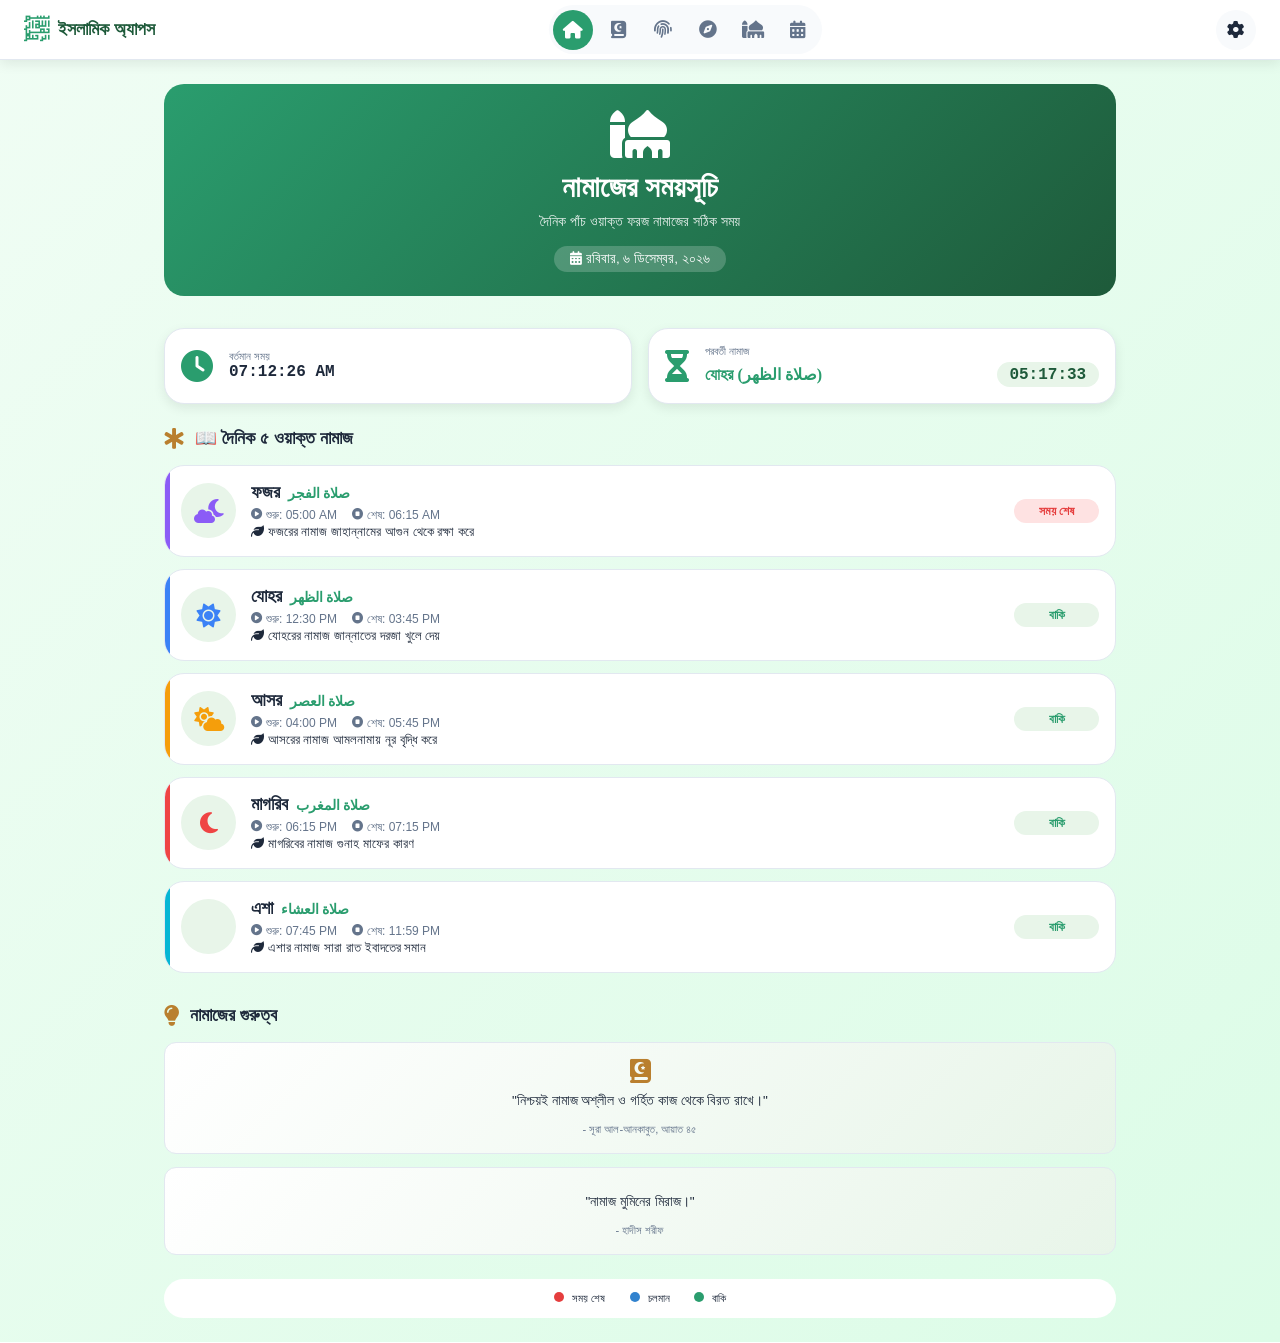
==== namaz.html @ 7a17f2fe "Add files via upload" ====
<!DOCTYPE html>
<html lang="bn">
<head>
    <meta charset="UTF-8">
    <meta name="viewport" content="width=device-width, initial-scale=1.0, user-scalable=yes">
    <title>ইসলামিক অ্যাপস | নামাজের সময়সূচি</title>
    <link rel="stylesheet" href="css/namaz.css">
    <link rel="stylesheet" href="https://cdnjs.cloudflare.com/ajax/libs/font-awesome/6.5.1/css/all.min.css">
</head>
<body>
    <div class="app-container">
        <!-- নেভিগেশন বার -->
        <nav class="top-navbar">
            <div class="nav-brand">
                <span class="brand-icon">﷽</span>
                <h1>ইসলামিক অ্যাপস</h1>
            </div>
            <div class="nav-links">
                <a href="namaz.html" class="nav-link active"><i class="fas fa-home"></i></a>
                <a href="quran.html" class="nav-link"><i class="fas fa-quran"></i></a>
                <a href="tasbih.html" class="nav-link"><i class="fas fa-fingerprint"></i></a>
                <a href="qibla.html" class="nav-link"><i class="fas fa-compass"></i></a>
                <a href="mosques.html" class="nav-link"><i class="fas fa-mosque"></i></a>
                <a href="calendar.html" class="nav-link"><i class="fas fa-calendar-alt"></i></a>
            </div>
            <div class="nav-actions">
                <button class="icon-btn" id="settingsNavBtn"><i class="fas fa-cog"></i></button>
            </div>
        </nav>

        <!-- সেটিংস প্যানেল -->
        <div class="settings-panel" id="settingsPanel">
            <div class="settings-header">
                <h3><i class="fas fa-sliders-h"></i> সেটিংস</h3>
                <button class="close-settings" id="closeSettingsBtn">&times;</button>
            </div>
            <div class="settings-body">
                <div class="setting-item">
                    <label><i class="fas fa-palette"></i> থিম নির্বাচন করুন</label>
                    <div class="theme-controls">
                        <button class="theme-btn active" data-theme="light">☀️ লাইট মোড</button>
                        <button class="theme-btn" data-theme="dark">🌙 ডার্ক মোড</button>
                    </div>
                </div>
                <div class="setting-item">
                    <label><i class="fas fa-bell"></i> নামাজের রিমাইন্ডার</label>
                    <div class="reminder-controls">
                        <button class="reminder-btn" id="enableReminderBtn">🔔 রিমাইন্ডার চালু করুন</button>
                    </div>
                </div>
            </div>
        </div>

        <!-- মূল কন্টেন্ট - নামাজ সেকশন -->
        <main class="main-content">
            <!-- হেডার সেকশন -->
            <div class="hero-section">
                <div class="hero-icon">
                    <i class="fas fa-mosque"></i>
                </div>
                <h1>নামাজের সময়সূচি</h1>
                <p>দৈনিক পাঁচ ওয়াক্ত ফরজ নামাজের সঠিক সময়</p>
                <div class="today-date" id="todayDate"></div>
            </div>

            <!-- লাইভ তথ্য কার্ড -->
            <div class="info-card-row">
                <div class="info-card live-time">
                    <i class="fas fa-clock"></i>
                    <div class="info-content">
                        <span class="info-label">বর্তমান সময়</span>
                        <div class="time-display" id="liveClock">--:--:-- --</div>
                    </div>
                </div>
                <div class="info-card next-prayer">
                    <i class="fas fa-hourglass-half"></i>
                    <div class="info-content">
                        <span class="info-label">পরবর্তী নামাজ</span>
                        <div class="next-prayer-info">
                            <strong id="nextPrayerName">ফজর</strong>
                            <div class="countdown-timer" id="countdownTimer">--:--:--</div>
                        </div>
                    </div>
                </div>
            </div>

            <!-- নামাজের তালিকা -->
            <div class="section-title">
                <i class="fas fa-star-of-life"></i>
                <h2>📖 দৈনিক ৫ ওয়াক্ত নামাজ</h2>
            </div>
            <div class="prayer-list" id="prayerTimesList"></div>

            <!-- নামাজের গুরুত্ব সেকশন -->
            <div class="importance-section">
                <div class="section-title">
                    <i class="fas fa-lightbulb"></i>
                    <h2>নামাজের গুরুত্ব</h2>
                </div>
                <div class="importance-card">
                    <i class="fas fa-quran"></i>
                    <p>"নিশ্চয়ই নামাজ অশ্লীল ও গর্হিত কাজ থেকে বিরত রাখে।"</p>
                    <span>- সূরা আল-আনকাবুত, আয়াত ৪৫</span>
                </div>
                <div class="importance-card">
                    <i class="fas fa-hadith"></i>
                    <p>"নামাজ মুমিনের মিরাজ।"</p>
                    <span>- হাদীস শরীফ</span>
                </div>
            </div>

            <!-- লিজেন্ড -->
            <div class="legend">
                <span><span class="legend-dot ended"></span> সময় শেষ</span>
                <span><span class="legend-dot active"></span> চলমান</span>
                <span><span class="legend-dot upcoming"></span> বাকি</span>
            </div>
        </main>
    </div>

    <script src="js/namaz.js"></script>
</body>
</html>
---- css/namaz.css ----
﻿/* ========== বাংলা ফন্ট ========== */
@font-face {
    font-family: 'Kalpurush';
    src: url('https://raw.githubusercontent.com/me-shaon/bangla-fonts/main/Kalpurush/Kalpurush.ttf') format('truetype');
    font-weight: normal;
    font-style: normal;
    font-display: swap;
}
@font-face {
    font-family: 'Kalpurush';
    src: url('https://raw.githubusercontent.com/me-shaon/bangla-fonts/main/Kalpurush/Kalpurush-Bold.ttf') format('truetype');
    font-weight: bold;
    font-style: normal;
    font-display: swap;
}

/* ========== আরবি ফন্ট ========== */
@font-face {
    font-family: 'Uthman Taha Naskh';
    src: url('https://raw.githubusercontent.com/mustafa0x/qpc-fonts/f93bf5f3/various-woff2/UthmanTN1%20Ver10.woff2') format('woff2');
    font-weight: normal;
    font-style: normal;
    font-display: swap;
}

/* ========== CSS ভেরিয়েবল ========== */
:root {
    --primary: #2a9d6e;
    --primary-dark: #1e5a3a;
    --primary-light: #e8f5e9;
    --white: #ffffff;
    --gray-light: #f8fafc;
    --gray: #e2e8f0;
    --text-dark: #1e293b;
    --text-gray: #64748b;
    --text-light: #94a3b8;
    --gold: #b97f2e;
    --red: #e53e3e;
    --blue: #3182ce;
    --purple: #8b5cf6;
    --orange: #f59e0b;
    --shadow: 0 4px 12px rgba(0,0,0,0.08);
    --radius: 20px;
    --radius-sm: 12px;
    --bg: linear-gradient(135deg, #f0fdf4 0%, #dcfce7 100%);
    --card-bg: #ffffff;
    --border: #e2e8f0;
}

body.dark-mode {
    --primary: #4ade80;
    --primary-dark: #22c55e;
    --primary-light: #1a3a2a;
    --white: #1e293b;
    --gray-light: #0f172a;
    --gray: #334155;
    --text-dark: #f1f5f9;
    --text-gray: #cbd5e1;
    --text-light: #94a3b8;
    --bg: linear-gradient(135deg, #0f172a 0%, #1e1b4b 100%);
    --card-bg: #1e293b;
    --border: #334155;
}

* {
    margin: 0;
    padding: 0;
    box-sizing: border-box;
}

body {
    font-family: 'Kalpurush', 'Segoe UI', sans-serif;
    background: var(--bg);
    color: var(--text-dark);
    transition: all 0.3s ease;
    min-height: 100vh;
}

/* ========== অ্যাপ কন্টেইনার ========== */
.app-container {
    min-height: 100vh;
    display: flex;
    flex-direction: column;
}

/* ========== নেভিগেশন বার ========== */
.top-navbar {
    background: var(--card-bg);
    padding: 0 1.5rem;
    display: flex;
    align-items: center;
    justify-content: space-between;
    gap: 1rem;
    box-shadow: var(--shadow);
    border-bottom: 1px solid var(--border);
    position: sticky;
    top: 0;
    z-index: 100;
    width: 100%;
    height: 60px;
    min-height: 60px;
    backdrop-filter: blur(10px);
}

.nav-brand {
    display: flex;
    align-items: center;
    gap: 8px;
    flex-shrink: 0;
}

.brand-icon {
    font-size: 1.6rem;
    color: var(--primary);
    font-family: 'Uthman Taha Naskh', serif;
}

.nav-brand h1 {
    font-size: 1.1rem;
    color: var(--primary-dark);
    white-space: nowrap;
}

.nav-links {
    display: flex;
    gap: 0.3rem;
    background: var(--gray-light);
    padding: 0.3rem;
    border-radius: 40px;
    flex-shrink: 0;
}

.nav-link {
    width: 40px;
    height: 40px;
    display: flex;
    align-items: center;
    justify-content: center;
    border-radius: 50%;
    color: var(--text-gray);
    font-size: 1.1rem;
    transition: all 0.2s;
    text-decoration: none;
}

.nav-link.active {
    background: var(--primary);
    color: white;
}

.nav-link:hover:not(.active) {
    background: var(--primary-light);
    color: var(--primary);
}

.nav-actions {
    display: flex;
    gap: 0.5rem;
    align-items: center;
    flex-shrink: 0;
}

.icon-btn {
    width: 40px;
    height: 40px;
    border-radius: 50%;
    background: var(--gray-light);
    border: none;
    color: var(--text-dark);
    font-size: 1.1rem;
    cursor: pointer;
    transition: all 0.2s;
    display: flex;
    align-items: center;
    justify-content: center;
}

.icon-btn:hover {
    background: var(--primary);
    color: white;
}

/* ========== সেটিংস প্যানেল ========== */
.settings-panel {
    position: fixed;
    top: 65px;
    right: -320px;
    width: 280px;
    background: var(--card-bg);
    border-radius: var(--radius);
    z-index: 200;
    transition: right 0.3s ease;
    border: 1px solid var(--border);
    box-shadow: 0 4px 20px rgba(0,0,0,0.15);
}

.settings-panel.open {
    right: 15px;
}

.settings-header {
    display: flex;
    justify-content: space-between;
    align-items: center;
    padding: 0.8rem 1rem;
    border-bottom: 1px solid var(--border);
}

.settings-header h3 {
    color: var(--primary);
    font-size: 1rem;
}

.close-settings {
    background: none;
    border: none;
    font-size: 1.3rem;
    cursor: pointer;
    color: var(--text-gray);
}

.settings-body {
    padding: 1rem;
}

.setting-item {
    margin-bottom: 1.2rem;
}

.setting-item label {
    display: block;
    margin-bottom: 0.5rem;
    font-size: 0.85rem;
    color: var(--text-gray);
}

.theme-controls, .reminder-controls {
    display: flex;
    gap: 0.5rem;
}

.theme-btn, .reminder-btn {
    flex: 1;
    padding: 0.5rem;
    border: 1px solid var(--border);
    background: var(--gray-light);
    border-radius: 30px;
    cursor: pointer;
    font-family: 'Kalpurush', sans-serif;
    font-size: 0.85rem;
    transition: all 0.2s;
}

.theme-btn.active {
    background: var(--primary);
    color: white;
    border-color: var(--primary);
}

.reminder-btn {
    background: var(--primary);
    color: white;
    border: none;
}

/* ========== মূল কন্টেন্ট ========== */
.main-content {
    flex: 1;
    padding: 1.5rem;
    max-width: 1000px;
    margin: 0 auto;
    width: 100%;
}

/* ========== হিরো সেকশন ========== */
.hero-section {
    text-align: center;
    margin-bottom: 2rem;
    padding: 1.5rem;
    background: linear-gradient(135deg, var(--primary), var(--primary-dark));
    border-radius: var(--radius);
    color: white;
}

.hero-icon {
    font-size: 3rem;
    margin-bottom: 0.5rem;
}

.hero-section h1 {
    font-size: 1.8rem;
    margin-bottom: 0.5rem;
}

.hero-section p {
    font-size: 0.9rem;
    opacity: 0.9;
}

.today-date {
    margin-top: 1rem;
    font-size: 0.85rem;
    background: rgba(255,255,255,0.2);
    display: inline-block;
    padding: 0.3rem 1rem;
    border-radius: 30px;
}

/* ========== ইনফো কার্ড ========== */
.info-card-row {
    display: flex;
    gap: 1rem;
    margin-bottom: 1.5rem;
    flex-wrap: wrap;
}

.info-card {
    flex: 1;
    background: var(--card-bg);
    border-radius: var(--radius);
    padding: 1rem;
    display: flex;
    align-items: center;
    gap: 1rem;
    border: 1px solid var(--border);
    box-shadow: var(--shadow);
    transition: transform 0.2s;
}

.info-card:hover {
    transform: translateY(-2px);
}

.info-card i {
    font-size: 2rem;
    color: var(--primary);
}

.info-content {
    flex: 1;
}

.info-label {
    font-size: 0.7rem;
    color: var(--text-gray);
    display: block;
}

.time-display {
    font-size: 1rem;
    font-weight: 600;
    font-family: monospace;
}

.next-prayer-info {
    display: flex;
    align-items: center;
    justify-content: space-between;
    flex-wrap: wrap;
    gap: 0.5rem;
    margin-top: 0.3rem;
}

.next-prayer-info strong {
    font-size: 1rem;
    color: var(--primary);
}

.countdown-timer {
    font-size: 1rem;
    font-weight: bold;
    font-family: monospace;
    background: var(--primary-light);
    color: var(--primary-dark);
    padding: 0.2rem 0.8rem;
    border-radius: 30px;
}

/* ========== সেকশন টাইটেল ========== */
.section-title {
    display: flex;
    align-items: center;
    gap: 10px;
    margin: 1.5rem 0 1rem;
}

.section-title i {
    font-size: 1.3rem;
    color: var(--gold);
}

.section-title h2 {
    font-size: 1.1rem;
    color: var(--text-dark);
}

/* ========== নামাজের তালিকা ========== */
.prayer-list {
    display: flex;
    flex-direction: column;
    gap: 12px;
}

.prayer-card {
    background: var(--card-bg);
    border-radius: var(--radius);
    padding: 1rem;
    display: flex;
    align-items: center;
    justify-content: space-between;
    flex-wrap: wrap;
    gap: 12px;
    border: 1px solid var(--border);
    transition: all 0.3s;
    position: relative;
    overflow: hidden;
}

.prayer-card::before {
    content: '';
    position: absolute;
    left: 0;
    top: 0;
    bottom: 0;
    width: 5px;
}

.prayer-card.fajr::before { background: #8b5cf6; }
.prayer-card.dhuhr::before { background: #3b82f6; }
.prayer-card.asr::before { background: #f59e0b; }
.prayer-card.maghrib::before { background: #ef4444; }
.prayer-card.isha::before { background: #06b6d4; }

.prayer-info {
    display: flex;
    align-items: center;
    gap: 15px;
    flex: 2;
}

.prayer-icon {
    width: 55px;
    height: 55px;
    background: var(--primary-light);
    border-radius: 50%;
    display: flex;
    align-items: center;
    justify-content: center;
}

.prayer-icon i {
    font-size: 1.5rem;
}

.prayer-card.fajr .prayer-icon i { color: #8b5cf6; }
.prayer-card.dhuhr .prayer-icon i { color: #3b82f6; }
.prayer-card.asr .prayer-icon i { color: #f59e0b; }
.prayer-card.maghrib .prayer-icon i { color: #ef4444; }
.prayer-card.isha .prayer-icon i { color: #06b6d4; }

.prayer-details {
    flex: 1;
}

.prayer-name {
    font-weight: bold;
    font-size: 1.1rem;
    display: flex;
    align-items: baseline;
    gap: 8px;
    flex-wrap: wrap;
}

.prayer-name-bn {
    color: var(--text-dark);
}

.prayer-name-ar {
    font-family: 'Uthman Taha Naskh', serif;
    font-size: 0.85rem;
    color: var(--primary);
}

.prayer-times {
    display: flex;
    gap: 15px;
    margin-top: 5px;
}

.prayer-times span {
    font-size: 0.75rem;
    color: var(--text-gray);
    display: flex;
    align-items: center;
    gap: 4px;
}

.prayer-times i {
    font-size: 0.7rem;
}

.status-badge {
    padding: 5px 15px;
    border-radius: 30px;
    font-size: 0.75rem;
    font-weight: bold;
    min-width: 85px;
    text-align: center;
}

.status-ended {
    background: #fee2e2;
    color: var(--red);
}

body.dark-mode .status-ended {
    background: #7f1a1a;
    color: #fca5a5;
}

.status-active {
    background: #dbeafe;
    color: var(--blue);
}

body.dark-mode .status-active {
    background: #1e3a5f;
    color: #93c5fd;
}

.status-upcoming {
    background: var(--primary-light);
    color: var(--primary);
}

body.dark-mode .status-upcoming {
    background: #1a3a2a;
    color: #4ade80;
}

/* ========== গুরুত্ব সেকশন ========== */
.importance-section {
    margin-top: 2rem;
}

.importance-card {
    background: linear-gradient(135deg, var(--card-bg), var(--primary-light));
    border-radius: var(--radius-sm);
    padding: 1rem;
    margin-bottom: 0.8rem;
    text-align: center;
    border: 1px solid var(--border);
}

.importance-card i {
    font-size: 1.5rem;
    color: var(--gold);
    margin-bottom: 0.5rem;
    display: block;
}

.importance-card p {
    font-size: 0.85rem;
    line-height: 1.5;
    margin-bottom: 0.5rem;
}

.importance-card span {
    font-size: 0.7rem;
    color: var(--text-gray);
}

/* ========== লিজেন্ড ========== */
.legend {
    display: flex;
    justify-content: center;
    gap: 1.5rem;
    margin-top: 1.5rem;
    padding: 0.8rem;
    background: var(--card-bg);
    border-radius: 40px;
    font-size: 0.7rem;
}

.legend-dot {
    width: 10px;
    height: 10px;
    border-radius: 50%;
    display: inline-block;
    margin-right: 5px;
}

.legend-dot.ended { background: var(--red); }
.legend-dot.active { background: var(--blue); }
.legend-dot.upcoming { background: var(--primary); }

/* ========== টোস্ট মেসেজ ========== */
.toast {
    position: fixed;
    bottom: 20px;
    left: 50%;
    transform: translateX(-50%);
    background: var(--primary);
    color: white;
    padding: 10px 20px;
    border-radius: 30px;
    z-index: 1000;
    font-size: 0.8rem;
    animation: fadeInUp 0.3s ease;
}

@keyframes fadeInUp {
    from {
        opacity: 0;
        transform: translateX(-50%) translateY(20px);
    }
    to {
        opacity: 1;
        transform: translateX(-50%) translateY(0);
    }
}

/* ========== রেস্পন্সিভ ========== */
@media (max-width: 768px) {
    .top-navbar {
        padding: 0 1rem;
        height: 55px;
    }
    
    .nav-brand h1 {
        font-size: 0.9rem;
    }
    
    .nav-link, .icon-btn {
        width: 36px;
        height: 36px;
        font-size: 1rem;
    }
    
    .hero-section h1 {
        font-size: 1.3rem;
    }
    
    .info-card-row {
        flex-direction: column;
    }
    
    .prayer-card {
        flex-direction: column;
        align-items: stretch;
    }
    
    .prayer-info {
        flex-direction: column;
        text-align: center;
    }
    
    .prayer-times {
        justify-content: center;
    }
    
    .status-badge {
        align-self: center;
    }
}

@media (max-width: 480px) {
    .main-content {
        padding: 1rem;
    }
    
    .hero-section {
        padding: 1rem;
    }
    
    .hero-section h1 {
        font-size: 1.1rem;
    }
    
    .prayer-name-bn {
        font-size: 0.9rem;
    }
    
    .prayer-name-ar {
        font-size: 0.75rem;
    }
}

@media (max-width: 300px) {
    .top-navbar {
        padding: 0 0.5rem;
        height: 45px;
    }
    
    .nav-brand h1 {
        font-size: 0.65rem;
    }
    
    .nav-link, .icon-btn {
        width: 28px;
        height: 28px;
        font-size: 0.8rem;
    }
    
    .hero-icon {
        font-size: 2rem;
    }
    
    .hero-section h1 {
        font-size: 0.9rem;
    }
    
    .prayer-icon {
        width: 40px;
        height: 40px;
    }
    
    .prayer-icon i {
        font-size: 1rem;
    }
}
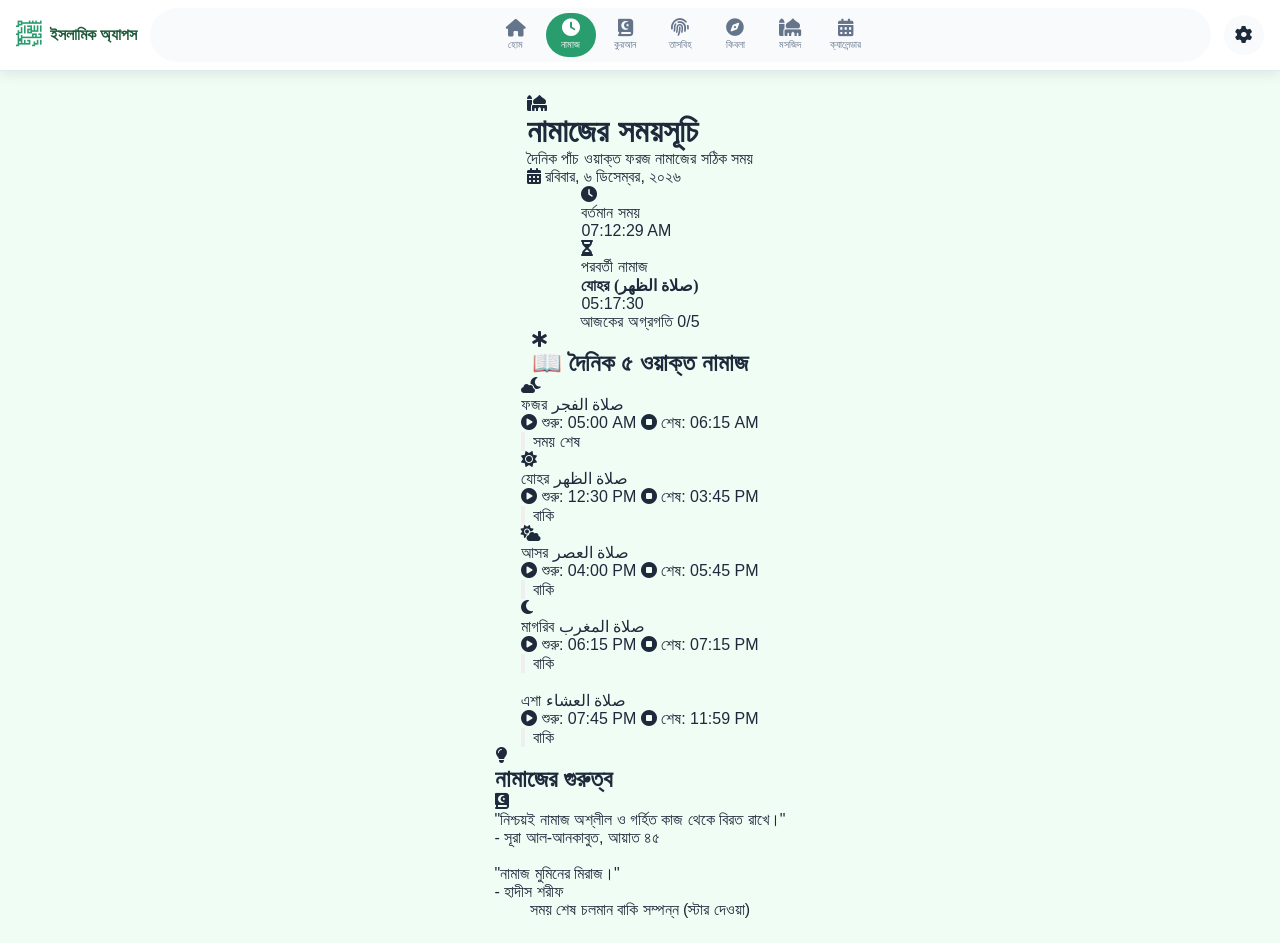
==== commit 71c2ede6: "Add files via upload" ====
--- a/namaz.html
+++ b/namaz.html
@@ -4,7 +4,7 @@
     <meta charset="UTF-8">
     <meta name="viewport" content="width=device-width, initial-scale=1.0, user-scalable=yes">
     <title>ইসলামিক অ্যাপস | নামাজের সময়সূচি</title>
-    <link rel="stylesheet" href="css/namaz.css">
+    <link rel="stylesheet" href="css/style.css">
     <link rel="stylesheet" href="https://cdnjs.cloudflare.com/ajax/libs/font-awesome/6.5.1/css/all.min.css">
 </head>
 <body>
@@ -16,12 +16,13 @@
                 <h1>ইসলামিক অ্যাপস</h1>
             </div>
             <div class="nav-links">
-                <a href="namaz.html" class="nav-link active"><i class="fas fa-home"></i></a>
-                <a href="quran.html" class="nav-link"><i class="fas fa-quran"></i></a>
-                <a href="tasbih.html" class="nav-link"><i class="fas fa-fingerprint"></i></a>
-                <a href="qibla.html" class="nav-link"><i class="fas fa-compass"></i></a>
-                <a href="mosques.html" class="nav-link"><i class="fas fa-mosque"></i></a>
-                <a href="calendar.html" class="nav-link"><i class="fas fa-calendar-alt"></i></a>
+                <a href="index.html" class="nav-link"><i class="fas fa-home"></i><span>হোম</span></a>
+                <a href="namaz.html" class="nav-link active"><i class="fas fa-clock"></i><span>নামাজ</span></a>
+                <a href="quran.html" class="nav-link"><i class="fas fa-quran"></i><span>কুরআন</span></a>
+                <a href="tasbih.html" class="nav-link"><i class="fas fa-fingerprint"></i><span>তাসবিহ</span></a>
+                <a href="qibla.html" class="nav-link"><i class="fas fa-compass"></i><span>কিবলা</span></a>
+                <a href="mosques.html" class="nav-link"><i class="fas fa-mosque"></i><span>মসজিদ</span></a>
+                <a href="calendar.html" class="nav-link"><i class="fas fa-calendar-alt"></i><span>ক্যালেন্ডার</span></a>
             </div>
             <div class="nav-actions">
                 <button class="icon-btn" id="settingsNavBtn"><i class="fas fa-cog"></i></button>
@@ -48,12 +49,16 @@
                         <button class="reminder-btn" id="enableReminderBtn">🔔 রিমাইন্ডার চালু করুন</button>
                     </div>
                 </div>
+                <div class="setting-item">
+                    <label><i class="fas fa-undo-alt"></i> নামাজের স্টার রিসেট</label>
+                    <button class="reset-stars-btn" id="resetStarsBtn">🔄 সব স্টার রিসেট করুন</button>
+                </div>
             </div>
         </div>
 
-        <!-- মূল কন্টেন্ট - নামাজ সেকশন -->
+        <!-- মূল কন্টেন্ট -->
         <main class="main-content">
-            <!-- হেডার সেকশন -->
+            <!-- হিরো সেকশন -->
             <div class="hero-section">
                 <div class="hero-icon">
                     <i class="fas fa-mosque"></i>
@@ -61,6 +66,18 @@
                 <h1>নামাজের সময়সূচি</h1>
                 <p>দৈনিক পাঁচ ওয়াক্ত ফরজ নামাজের সঠিক সময়</p>
                 <div class="today-date" id="todayDate"></div>
+            </div>
+
+            <!-- ট্রফি/গিফট সেকশন -->
+            <div class="achievement-section" id="achievementSection" style="display: none;">
+                <div class="achievement-card">
+                    <i class="fas fa-trophy"></i>
+                    <div class="achievement-content">
+                        <h3>অভিনন্দন! 🎉</h3>
+                        <p>আপনি আজকের সব ৫ ওয়াক্ত নামাজ সম্পন্ন করেছেন!</p>
+                        <span>আল্লাহ আপনার ইবাদত কবুল করুন</span>
+                    </div>
+                </div>
             </div>
 
             <!-- লাইভ তথ্য কার্ড -->
@@ -84,6 +101,17 @@
                 </div>
             </div>
 
+            <!-- আজকের অগ্রগতি -->
+            <div class="progress-section">
+                <div class="progress-label">
+                    <span>আজকের অগ্রগতি</span>
+                    <span id="completedCount">0</span>/<span id="totalCount">5</span>
+                </div>
+                <div class="progress-bar-container">
+                    <div class="progress-bar" id="progressBar" style="width: 0%;"></div>
+                </div>
+            </div>
+
             <!-- নামাজের তালিকা -->
             <div class="section-title">
                 <i class="fas fa-star-of-life"></i>
@@ -91,7 +119,7 @@
             </div>
             <div class="prayer-list" id="prayerTimesList"></div>
 
-            <!-- নামাজের গুরুত্ব সেকশন -->
+            <!-- নামাজের গুরুত্ব -->
             <div class="importance-section">
                 <div class="section-title">
                     <i class="fas fa-lightbulb"></i>
@@ -114,10 +142,12 @@
                 <span><span class="legend-dot ended"></span> সময় শেষ</span>
                 <span><span class="legend-dot active"></span> চলমান</span>
                 <span><span class="legend-dot upcoming"></span> বাকি</span>
+                <span><span class="legend-dot completed"></span> সম্পন্ন (স্টার দেওয়া)</span>
             </div>
         </main>
     </div>
 
+    <script src="js/main.js"></script>
     <script src="js/namaz.js"></script>
 </body>
 </html>
--- a/css/style.css
+++ b/css/style.css
@@ -0,0 +1,503 @@
+﻿/* ========== বাংলা ফন্ট ========== */
+@font-face {
+    font-family: 'Kalpurush';
+    src: url('https://raw.githubusercontent.com/me-shaon/bangla-fonts/main/Kalpurush/Kalpurush.ttf') format('truetype');
+    font-weight: normal;
+    font-style: normal;
+    font-display: swap;
+}
+@font-face {
+    font-family: 'Kalpurush';
+    src: url('https://raw.githubusercontent.com/me-shaon/bangla-fonts/main/Kalpurush/Kalpurush-Bold.ttf') format('truetype');
+    font-weight: bold;
+    font-style: normal;
+    font-display: swap;
+}
+
+/* ========== আরবি ফন্ট ========== */
+@font-face {
+    font-family: 'Uthman Taha Naskh';
+    src: url('https://raw.githubusercontent.com/mustafa0x/qpc-fonts/f93bf5f3/various-woff2/UthmanTN1%20Ver10.woff2') format('woff2');
+    font-weight: normal;
+    font-style: normal;
+    font-display: swap;
+}
+
+/* ========== CSS ভেরিয়েবল ========== */
+:root {
+    --primary: #2a9d6e;
+    --primary-dark: #1e5a3a;
+    --primary-light: #e8f5e9;
+    --white: #ffffff;
+    --gray-light: #f8fafc;
+    --gray: #e2e8f0;
+    --text-dark: #1e293b;
+    --text-gray: #64748b;
+    --text-light: #94a3b8;
+    --gold: #b97f2e;
+    --red: #e53e3e;
+    --blue: #3182ce;
+    --shadow: 0 4px 12px rgba(0,0,0,0.08);
+    --radius: 20px;
+    --radius-sm: 12px;
+    --bg: #f0fdf4;
+    --card-bg: #ffffff;
+    --border: #e2e8f0;
+}
+
+body.dark-mode {
+    --primary: #4ade80;
+    --primary-dark: #22c55e;
+    --primary-light: #1a3a2a;
+    --white: #1e293b;
+    --gray-light: #0f172a;
+    --gray: #334155;
+    --text-dark: #f1f5f9;
+    --text-gray: #cbd5e1;
+    --text-light: #94a3b8;
+    --bg: #0f172a;
+    --card-bg: #1e293b;
+    --border: #334155;
+}
+
+* {
+    margin: 0;
+    padding: 0;
+    box-sizing: border-box;
+}
+
+body {
+    font-family: 'Kalpurush', 'Segoe UI', sans-serif;
+    background: var(--bg);
+    color: var(--text-dark);
+    transition: all 0.3s ease;
+    min-height: 100vh;
+}
+
+/* ========== অ্যাপ কন্টেইনার ========== */
+.app-container {
+    min-height: 100vh;
+    display: flex;
+    flex-direction: column;
+}
+
+/* ========== নেভিগেশন বার - ৭টি আইকন সহ ========== */
+.top-navbar {
+    background: var(--card-bg);
+    padding: 0.5rem 1rem;
+    display: flex;
+    align-items: center;
+    justify-content: space-between;
+    gap: 0.8rem;
+    box-shadow: var(--shadow);
+    border-bottom: 1px solid var(--border);
+    position: sticky;
+    top: 0;
+    z-index: 100;
+    width: 100%;
+    flex-wrap: wrap;
+}
+
+.nav-brand {
+    display: flex;
+    align-items: center;
+    gap: 8px;
+    flex-shrink: 0;
+}
+
+.brand-icon {
+    font-size: 1.6rem;
+    color: var(--primary);
+    font-family: 'Uthman Taha Naskh', serif;
+}
+
+.nav-brand h1 {
+    font-size: 1rem;
+    color: var(--primary-dark);
+    white-space: nowrap;
+}
+
+.nav-links {
+    display: flex;
+    gap: 0.3rem;
+    background: var(--gray-light);
+    padding: 0.3rem 0.6rem;
+    border-radius: 50px;
+    flex-wrap: wrap;
+    justify-content: center;
+    flex: 1;
+}
+
+.nav-link {
+    display: flex;
+    flex-direction: column;
+    align-items: center;
+    justify-content: center;
+    gap: 3px;
+    padding: 6px 10px;
+    border-radius: 40px;
+    color: var(--text-gray);
+    font-size: 0.7rem;
+    transition: all 0.2s;
+    text-decoration: none;
+    min-width: 50px;
+}
+
+.nav-link i {
+    font-size: 1.1rem;
+}
+
+.nav-link span {
+    font-size: 0.6rem;
+    font-weight: normal;
+}
+
+.nav-link.active {
+    background: var(--primary);
+    color: white;
+}
+
+.nav-link:hover:not(.active) {
+    background: var(--primary-light);
+    color: var(--primary);
+}
+
+.nav-actions {
+    display: flex;
+    gap: 0.5rem;
+    align-items: center;
+    flex-shrink: 0;
+}
+
+.icon-btn {
+    width: 40px;
+    height: 40px;
+    border-radius: 50%;
+    background: var(--gray-light);
+    border: none;
+    color: var(--text-dark);
+    font-size: 1.1rem;
+    cursor: pointer;
+    transition: all 0.2s;
+    display: flex;
+    align-items: center;
+    justify-content: center;
+}
+
+.icon-btn:hover {
+    background: var(--primary);
+    color: white;
+}
+
+/* ========== সেটিংস প্যানেল ========== */
+.settings-panel {
+    position: fixed;
+    top: 70px;
+    right: -320px;
+    width: 280px;
+    background: var(--card-bg);
+    border-radius: var(--radius);
+    z-index: 200;
+    transition: right 0.3s ease;
+    border: 1px solid var(--border);
+    box-shadow: 0 4px 20px rgba(0,0,0,0.15);
+}
+
+.settings-panel.open {
+    right: 15px;
+}
+
+.settings-header {
+    display: flex;
+    justify-content: space-between;
+    align-items: center;
+    padding: 0.8rem 1rem;
+    border-bottom: 1px solid var(--border);
+}
+
+.settings-header h3 {
+    color: var(--primary);
+    font-size: 1rem;
+}
+
+.close-settings {
+    background: none;
+    border: none;
+    font-size: 1.3rem;
+    cursor: pointer;
+    color: var(--text-gray);
+}
+
+.close-settings:hover {
+    color: var(--red);
+}
+
+.settings-body {
+    padding: 1rem;
+}
+
+.setting-item {
+    margin-bottom: 1.2rem;
+}
+
+.setting-item label {
+    display: block;
+    margin-bottom: 0.5rem;
+    font-size: 0.85rem;
+    color: var(--text-gray);
+}
+
+.theme-controls {
+    display: flex;
+    gap: 0.5rem;
+}
+
+.theme-btn {
+    flex: 1;
+    padding: 0.5rem;
+    border: 1px solid var(--border);
+    background: var(--gray-light);
+    border-radius: 30px;
+    cursor: pointer;
+    font-family: 'Kalpurush', sans-serif;
+    font-size: 0.85rem;
+    transition: all 0.2s;
+}
+
+.theme-btn.active {
+    background: var(--primary);
+    color: white;
+    border-color: var(--primary);
+}
+
+/* ========== মূল কন্টেন্ট ========== */
+.main-content {
+    flex: 1;
+    padding: 1.5rem;
+    max-width: 800px;
+    margin: 0 auto;
+    width: 100%;
+    display: flex;
+    flex-direction: column;
+    align-items: center;
+    justify-content: center;
+}
+
+.welcome-section {
+    text-align: center;
+    padding: 2rem;
+    background: linear-gradient(135deg, var(--primary), var(--primary-dark));
+    border-radius: var(--radius);
+    color: white;
+    width: 100%;
+}
+
+.welcome-icon {
+    font-size: 3rem;
+    margin-bottom: 0.5rem;
+}
+
+.welcome-section h1 {
+    font-size: 1.5rem;
+    margin-bottom: 0.5rem;
+}
+
+.welcome-section p {
+    font-size: 0.9rem;
+    opacity: 0.9;
+    margin-bottom: 1rem;
+}
+
+.current-time-box {
+    background: rgba(255,255,255,0.2);
+    display: inline-block;
+    padding: 0.5rem 1.5rem;
+    border-radius: 50px;
+    font-size: 1rem;
+    font-family: monospace;
+}
+
+.current-time-box i {
+    margin-right: 8px;
+}
+
+/* ========== অ্যাপ ব্যাজ ========== */
+.app-badge {
+    display: flex;
+    gap: 1.5rem;
+    justify-content: center;
+    margin-top: 2rem;
+    padding: 1rem;
+    background: var(--card-bg);
+    border-radius: 60px;
+    border: 1px solid var(--border);
+    flex-wrap: wrap;
+}
+
+.app-badge i {
+    font-size: 1.8rem;
+    color: var(--primary);
+    transition: transform 0.3s;
+}
+
+.app-badge i:hover {
+    transform: scale(1.1);
+}
+
+/* ========== টোস্ট মেসেজ ========== */
+.toast {
+    position: fixed;
+    bottom: 20px;
+    left: 50%;
+    transform: translateX(-50%);
+    background: var(--primary);
+    color: white;
+    padding: 10px 20px;
+    border-radius: 30px;
+    z-index: 1000;
+    font-size: 0.8rem;
+    animation: fadeInUp 0.3s ease;
+}
+
+@keyframes fadeInUp {
+    from {
+        opacity: 0;
+        transform: translateX(-50%) translateY(20px);
+    }
+    to {
+        opacity: 1;
+        transform: translateX(-50%) translateY(0);
+    }
+}
+
+/* ========== রেস্পন্সিভ ========== */
+@media (max-width: 900px) {
+    .top-navbar {
+        flex-direction: column;
+        padding: 0.5rem;
+    }
+    
+    .nav-brand {
+        width: 100%;
+        justify-content: center;
+    }
+    
+    .nav-links {
+        width: 100%;
+        justify-content: center;
+    }
+    
+    .nav-actions {
+        position: absolute;
+        top: 10px;
+        right: 10px;
+    }
+}
+
+@media (max-width: 650px) {
+    .nav-link {
+        min-width: 42px;
+        padding: 4px 6px;
+    }
+    
+    .nav-link i {
+        font-size: 0.9rem;
+    }
+    
+    .nav-link span {
+        font-size: 0.5rem;
+    }
+}
+
+@media (max-width: 550px) {
+    .nav-links {
+        gap: 0.2rem;
+        padding: 0.3rem;
+    }
+    
+    .nav-link {
+        min-width: 38px;
+        padding: 3px 4px;
+    }
+    
+    .nav-link i {
+        font-size: 0.85rem;
+    }
+    
+    .nav-link span {
+        font-size: 0.45rem;
+    }
+}
+
+@media (max-width: 480px) {
+    .welcome-section h1 {
+        font-size: 1.2rem;
+    }
+    
+    .welcome-icon {
+        font-size: 2.5rem;
+    }
+    
+    .current-time-box {
+        font-size: 0.85rem;
+        padding: 0.4rem 1rem;
+    }
+    
+    .app-badge {
+        gap: 1rem;
+        padding: 0.8rem;
+    }
+    
+    .app-badge i {
+        font-size: 1.4rem;
+    }
+}
+
+@media (max-width: 400px) {
+    .nav-link {
+        min-width: 32px;
+        padding: 2px 3px;
+    }
+    
+    .nav-link i {
+        font-size: 0.75rem;
+    }
+    
+    .nav-link span {
+        font-size: 0.4rem;
+    }
+}
+
+@media (max-width: 300px) {
+    .nav-link {
+        min-width: 28px;
+    }
+    
+    .nav-link i {
+        font-size: 0.7rem;
+    }
+    
+    .nav-link span {
+        font-size: 0.35rem;
+    }
+    
+    .welcome-section h1 {
+        font-size: 1rem;
+    }
+    
+    .welcome-section p {
+        font-size: 0.7rem;
+    }
+    
+    .current-time-box {
+        font-size: 0.7rem;
+    }
+    
+    .app-badge {
+        gap: 0.8rem;
+    }
+    
+    .app-badge i {
+        font-size: 1.2rem;
+    }
+}
